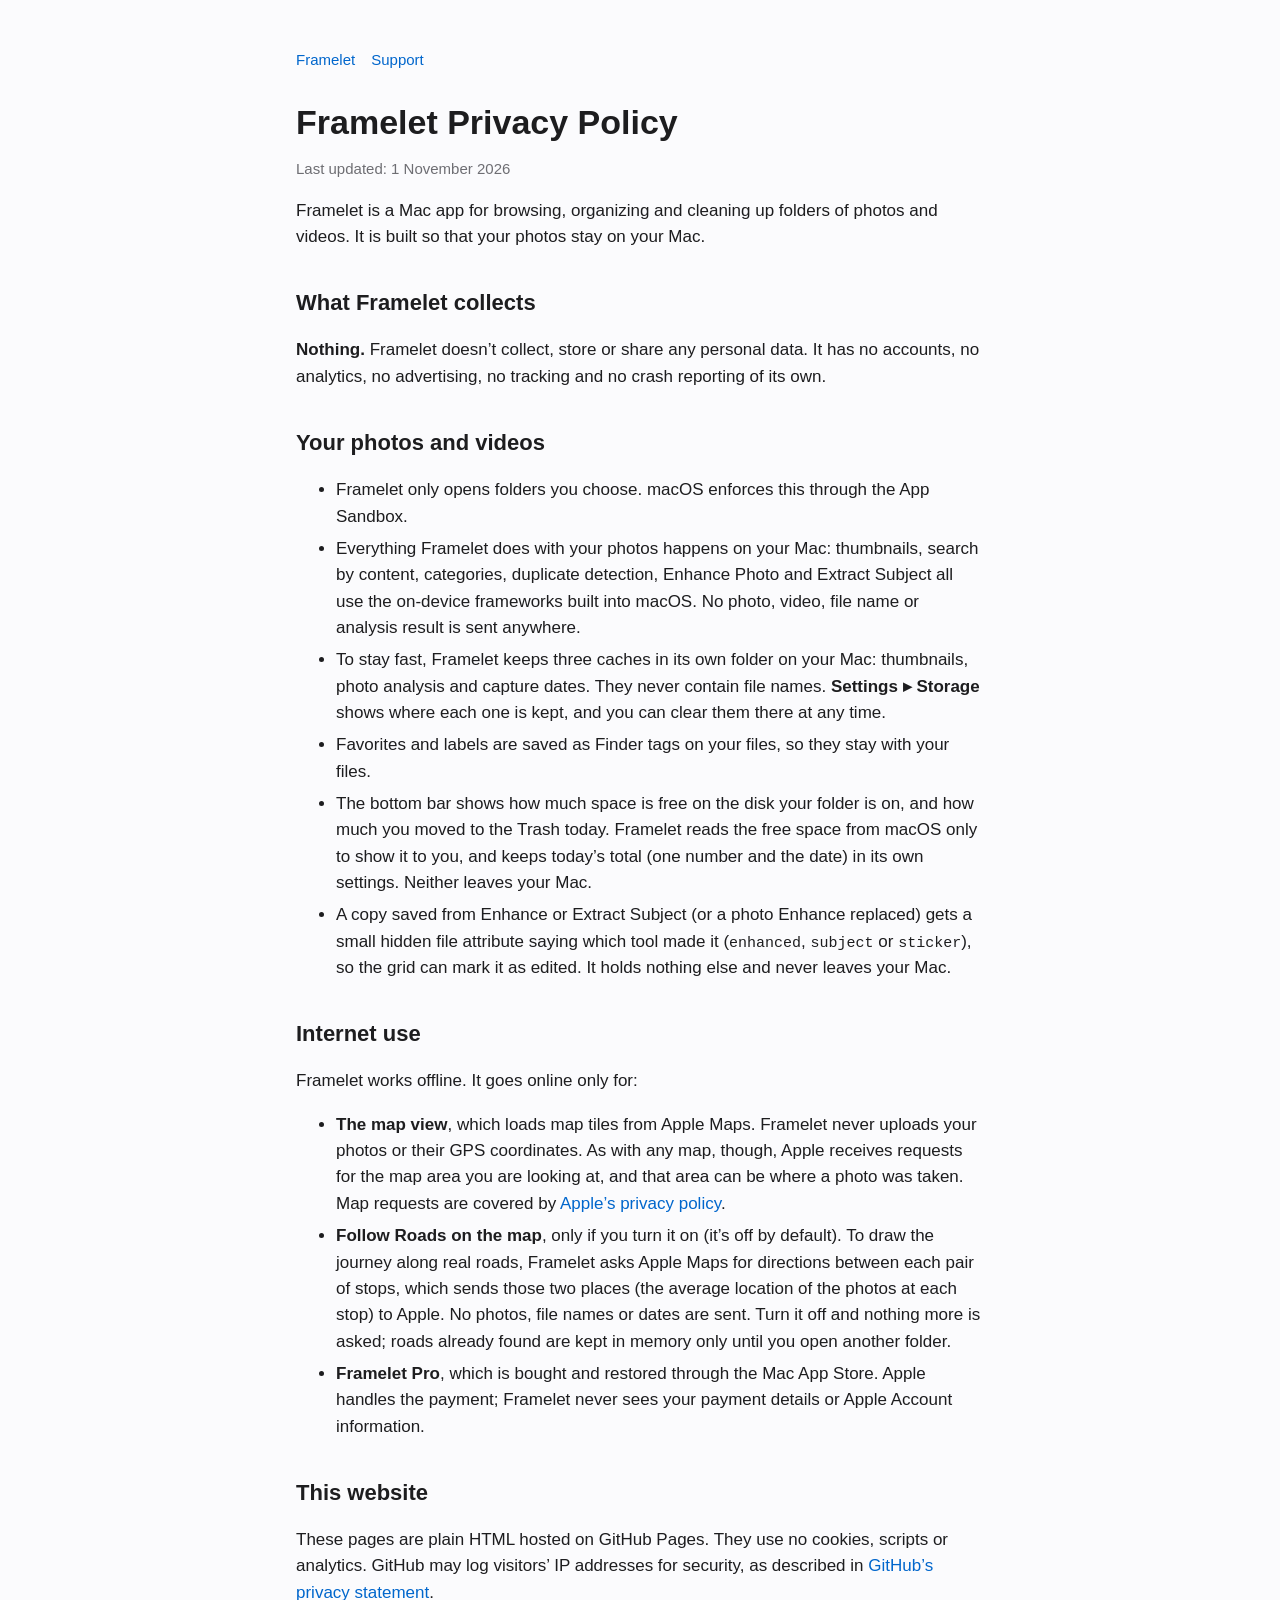
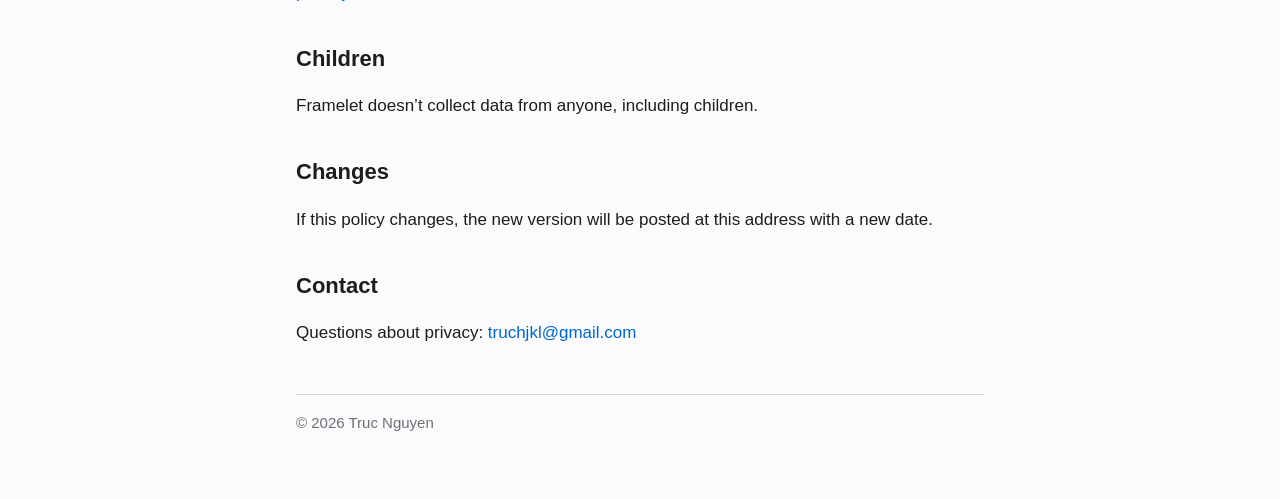
==== privacy/index.html @ 0aa6e53b "docs: add Framelet privacy policy and support pages Co-Authored-By: Claude Opus 5.5 <noreply@anthrop" ====
<!doctype html>
<html lang="en-GB">
<head>
<meta charset="utf-8">
<meta name="viewport" content="width=device-width, initial-scale=1">
<title>Framelet Privacy Policy</title>
<link rel="stylesheet" href="../style.css">
</head>
<body>
<main>
<nav><a href="../">Framelet</a><a href="../support/">Support</a></nav>
<h1>Framelet Privacy Policy</h1>
<p class="updated">Last updated: 1 November 2026</p>

<p>Framelet is a Mac app for browsing, organizing and cleaning up folders of photos and videos. It is built so that your photos stay on your Mac.</p>

<h2>What Framelet collects</h2>
<p><strong>Nothing.</strong> Framelet doesn’t collect, store or share any personal data. It has no accounts, no analytics, no advertising, no tracking and no crash reporting of its own.</p>

<h2>Your photos and videos</h2>
<ul>
<li>Framelet only opens folders you choose. macOS enforces this through the App Sandbox.</li>
<li>Everything Framelet does with your photos happens on your Mac: thumbnails, search by content, categories, duplicate detection, Enhance Photo and Extract Subject all use the on-device frameworks built into macOS. No photo, video, file name or analysis result is sent anywhere.</li>
<li>To stay fast, Framelet keeps three caches in its own folder on your Mac: thumbnails, photo analysis and capture dates. They never contain file names. <strong>Settings ▸ Storage</strong> shows where each one is kept, and you can clear them there at any time.</li>
<li>Favorites and labels are saved as Finder tags on your files, so they stay with your files.</li>
<li>The bottom bar shows how much space is free on the disk your folder is on, and how much you moved to the Trash today. Framelet reads the free space from macOS only to show it to you, and keeps today’s total (one number and the date) in its own settings. Neither leaves your Mac.</li>
<li>A copy saved from Enhance or Extract Subject (or a photo Enhance replaced) gets a small hidden file attribute saying which tool made it (<code>enhanced</code>, <code>subject</code> or <code>sticker</code>), so the grid can mark it as edited. It holds nothing else and never leaves your Mac.</li>
</ul>

<h2>Internet use</h2>
<p>Framelet works offline. It goes online only for:</p>
<ul>
<li><strong>The map view</strong>, which loads map tiles from Apple Maps. Framelet never uploads your photos or their GPS coordinates. As with any map, though, Apple receives requests for the map area you are looking at, and that area can be where a photo was taken. Map requests are covered by <a href="https://www.apple.com/legal/privacy/">Apple’s privacy policy</a>.</li>
<li><strong>Follow Roads on the map</strong>, only if you turn it on (it’s off by default). To draw the journey along real roads, Framelet asks Apple Maps for directions between each pair of stops, which sends those two places (the average location of the photos at each stop) to Apple. No photos, file names or dates are sent. Turn it off and nothing more is asked; roads already found are kept in memory only until you open another folder.</li>
<li><strong>Framelet Pro</strong>, which is bought and restored through the Mac App Store. Apple handles the payment; Framelet never sees your payment details or Apple Account information.</li>
</ul>

<h2>This website</h2>
<p>These pages are plain HTML hosted on GitHub Pages. They use no cookies, scripts or analytics. GitHub may log visitors’ IP addresses for security, as described in <a href="https://docs.github.com/en/site-policy/privacy-policies/github-general-privacy-statement">GitHub’s privacy statement</a>.</p>

<h2>Children</h2>
<p>Framelet doesn’t collect data from anyone, including children.</p>

<h2>Changes</h2>
<p>If this policy changes, the new version will be posted at this address with a new date.</p>

<h2>Contact</h2>
<p>Questions about privacy: <a href="mailto:truchjkl@gmail.com">truchjkl@gmail.com</a></p>

<footer>© 2026 Truc Nguyen</footer>
</main>
</body>
</html>
---- style.css ----
:root { color-scheme: light dark; --bg: #fbfbfd; --fg: #1d1d1f; --muted: #6e6e73; --link: #0066cc; --rule: #d2d2d7; }
@media (prefers-color-scheme: dark) { :root { --bg: #161617; --fg: #f5f5f7; --muted: #a1a1a6; --link: #2997ff; --rule: #424245; } }
* { box-sizing: border-box; }
body { margin: 0; background: var(--bg); color: var(--fg); font: 17px/1.55 -apple-system, BlinkMacSystemFont, "Helvetica Neue", Helvetica, Arial, sans-serif; }
main { max-width: 720px; margin: 0 auto; padding: 48px 16px 64px; }
nav { font-size: 15px; margin-bottom: 32px; }
nav a { margin-right: 16px; }
a { color: var(--link); text-decoration: none; }
a:hover { text-decoration: underline; }
h1 { font-size: 34px; line-height: 1.15; margin: 0 0 8px; }
h2 { font-size: 22px; margin: 36px 0 8px; }
h3 { font-size: 17px; margin: 24px 0 4px; }
.updated, footer { color: var(--muted); font-size: 15px; }
footer { border-top: 1px solid var(--rule); margin-top: 48px; padding-top: 16px; }
code { font: 15px ui-monospace, SFMono-Regular, Menlo, monospace; }
li { margin: 6px 0; }
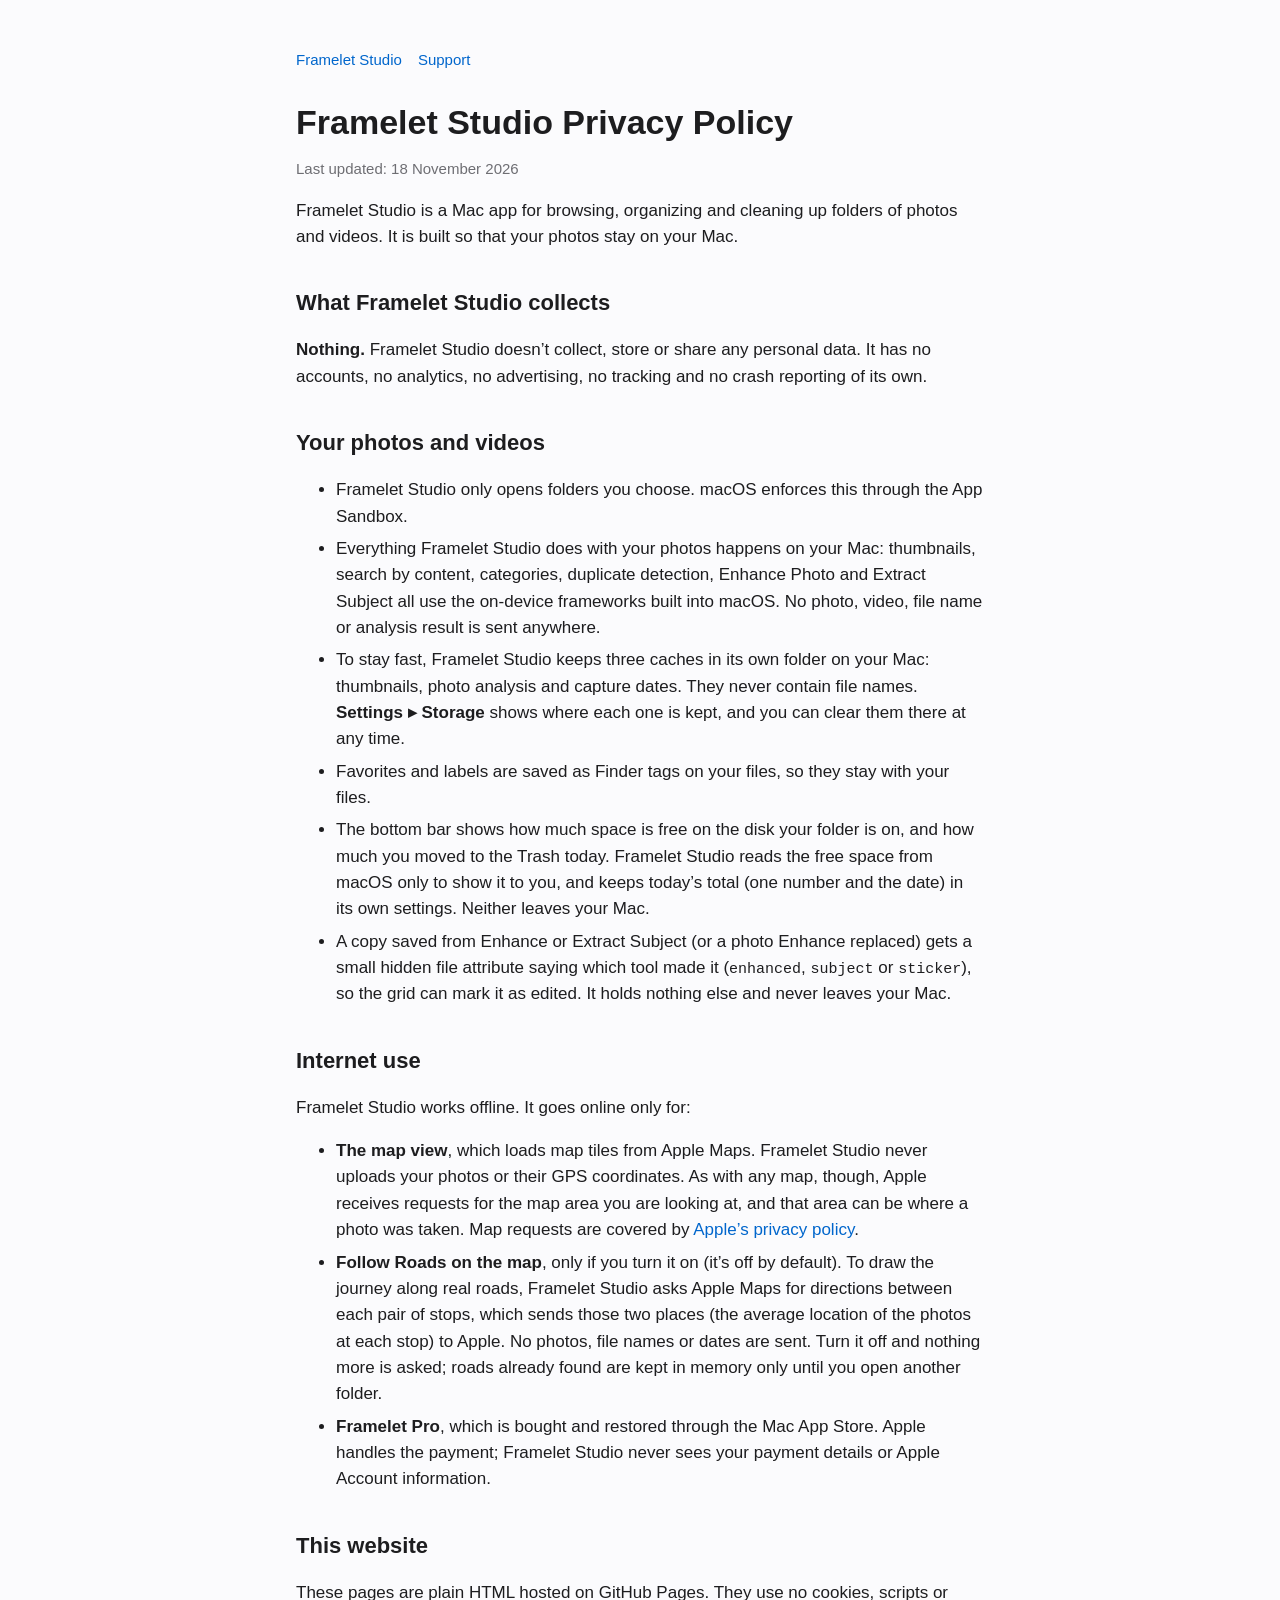
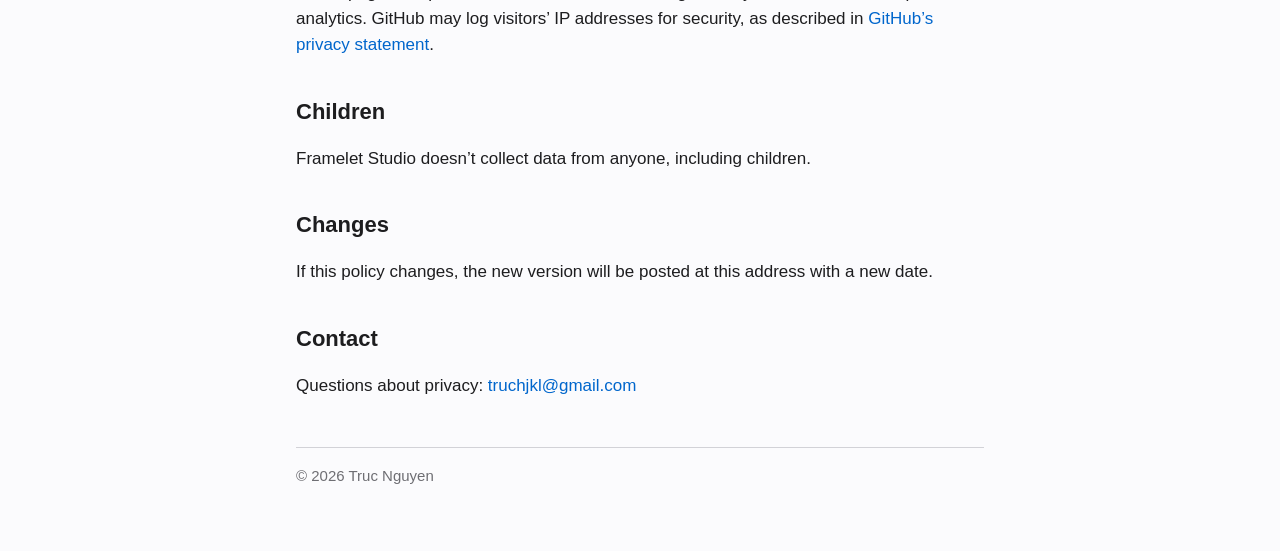
==== commit cbd5a868: "docs: rename to Framelet Studio and refresh support page Update support from the new App Store descr" ====
--- a/privacy/index.html
+++ b/privacy/index.html
@@ -3,43 +3,43 @@
 <head>
 <meta charset="utf-8">
 <meta name="viewport" content="width=device-width, initial-scale=1">
-<title>Framelet Privacy Policy</title>
+<title>Framelet Studio Privacy Policy</title>
 <link rel="stylesheet" href="../style.css">
 </head>
 <body>
 <main>
-<nav><a href="../">Framelet</a><a href="../support/">Support</a></nav>
-<h1>Framelet Privacy Policy</h1>
-<p class="updated">Last updated: 1 November 2026</p>
+<nav><a href="../">Framelet Studio</a><a href="../support/">Support</a></nav>
+<h1>Framelet Studio Privacy Policy</h1>
+<p class="updated">Last updated: 18 November 2026</p>
 
-<p>Framelet is a Mac app for browsing, organizing and cleaning up folders of photos and videos. It is built so that your photos stay on your Mac.</p>
+<p>Framelet Studio is a Mac app for browsing, organizing and cleaning up folders of photos and videos. It is built so that your photos stay on your Mac.</p>
 
-<h2>What Framelet collects</h2>
-<p><strong>Nothing.</strong> Framelet doesn’t collect, store or share any personal data. It has no accounts, no analytics, no advertising, no tracking and no crash reporting of its own.</p>
+<h2>What Framelet Studio collects</h2>
+<p><strong>Nothing.</strong> Framelet Studio doesn’t collect, store or share any personal data. It has no accounts, no analytics, no advertising, no tracking and no crash reporting of its own.</p>
 
 <h2>Your photos and videos</h2>
 <ul>
-<li>Framelet only opens folders you choose. macOS enforces this through the App Sandbox.</li>
-<li>Everything Framelet does with your photos happens on your Mac: thumbnails, search by content, categories, duplicate detection, Enhance Photo and Extract Subject all use the on-device frameworks built into macOS. No photo, video, file name or analysis result is sent anywhere.</li>
-<li>To stay fast, Framelet keeps three caches in its own folder on your Mac: thumbnails, photo analysis and capture dates. They never contain file names. <strong>Settings ▸ Storage</strong> shows where each one is kept, and you can clear them there at any time.</li>
+<li>Framelet Studio only opens folders you choose. macOS enforces this through the App Sandbox.</li>
+<li>Everything Framelet Studio does with your photos happens on your Mac: thumbnails, search by content, categories, duplicate detection, Enhance Photo and Extract Subject all use the on-device frameworks built into macOS. No photo, video, file name or analysis result is sent anywhere.</li>
+<li>To stay fast, Framelet Studio keeps three caches in its own folder on your Mac: thumbnails, photo analysis and capture dates. They never contain file names. <strong>Settings ▸ Storage</strong> shows where each one is kept, and you can clear them there at any time.</li>
 <li>Favorites and labels are saved as Finder tags on your files, so they stay with your files.</li>
-<li>The bottom bar shows how much space is free on the disk your folder is on, and how much you moved to the Trash today. Framelet reads the free space from macOS only to show it to you, and keeps today’s total (one number and the date) in its own settings. Neither leaves your Mac.</li>
+<li>The bottom bar shows how much space is free on the disk your folder is on, and how much you moved to the Trash today. Framelet Studio reads the free space from macOS only to show it to you, and keeps today’s total (one number and the date) in its own settings. Neither leaves your Mac.</li>
 <li>A copy saved from Enhance or Extract Subject (or a photo Enhance replaced) gets a small hidden file attribute saying which tool made it (<code>enhanced</code>, <code>subject</code> or <code>sticker</code>), so the grid can mark it as edited. It holds nothing else and never leaves your Mac.</li>
 </ul>
 
 <h2>Internet use</h2>
-<p>Framelet works offline. It goes online only for:</p>
+<p>Framelet Studio works offline. It goes online only for:</p>
 <ul>
-<li><strong>The map view</strong>, which loads map tiles from Apple Maps. Framelet never uploads your photos or their GPS coordinates. As with any map, though, Apple receives requests for the map area you are looking at, and that area can be where a photo was taken. Map requests are covered by <a href="https://www.apple.com/legal/privacy/">Apple’s privacy policy</a>.</li>
-<li><strong>Follow Roads on the map</strong>, only if you turn it on (it’s off by default). To draw the journey along real roads, Framelet asks Apple Maps for directions between each pair of stops, which sends those two places (the average location of the photos at each stop) to Apple. No photos, file names or dates are sent. Turn it off and nothing more is asked; roads already found are kept in memory only until you open another folder.</li>
-<li><strong>Framelet Pro</strong>, which is bought and restored through the Mac App Store. Apple handles the payment; Framelet never sees your payment details or Apple Account information.</li>
+<li><strong>The map view</strong>, which loads map tiles from Apple Maps. Framelet Studio never uploads your photos or their GPS coordinates. As with any map, though, Apple receives requests for the map area you are looking at, and that area can be where a photo was taken. Map requests are covered by <a href="https://www.apple.com/legal/privacy/">Apple’s privacy policy</a>.</li>
+<li><strong>Follow Roads on the map</strong>, only if you turn it on (it’s off by default). To draw the journey along real roads, Framelet Studio asks Apple Maps for directions between each pair of stops, which sends those two places (the average location of the photos at each stop) to Apple. No photos, file names or dates are sent. Turn it off and nothing more is asked; roads already found are kept in memory only until you open another folder.</li>
+<li><strong>Framelet Pro</strong>, which is bought and restored through the Mac App Store. Apple handles the payment; Framelet Studio never sees your payment details or Apple Account information.</li>
 </ul>
 
 <h2>This website</h2>
 <p>These pages are plain HTML hosted on GitHub Pages. They use no cookies, scripts or analytics. GitHub may log visitors’ IP addresses for security, as described in <a href="https://docs.github.com/en/site-policy/privacy-policies/github-general-privacy-statement">GitHub’s privacy statement</a>.</p>
 
 <h2>Children</h2>
-<p>Framelet doesn’t collect data from anyone, including children.</p>
+<p>Framelet Studio doesn’t collect data from anyone, including children.</p>
 
 <h2>Changes</h2>
 <p>If this policy changes, the new version will be posted at this address with a new date.</p>
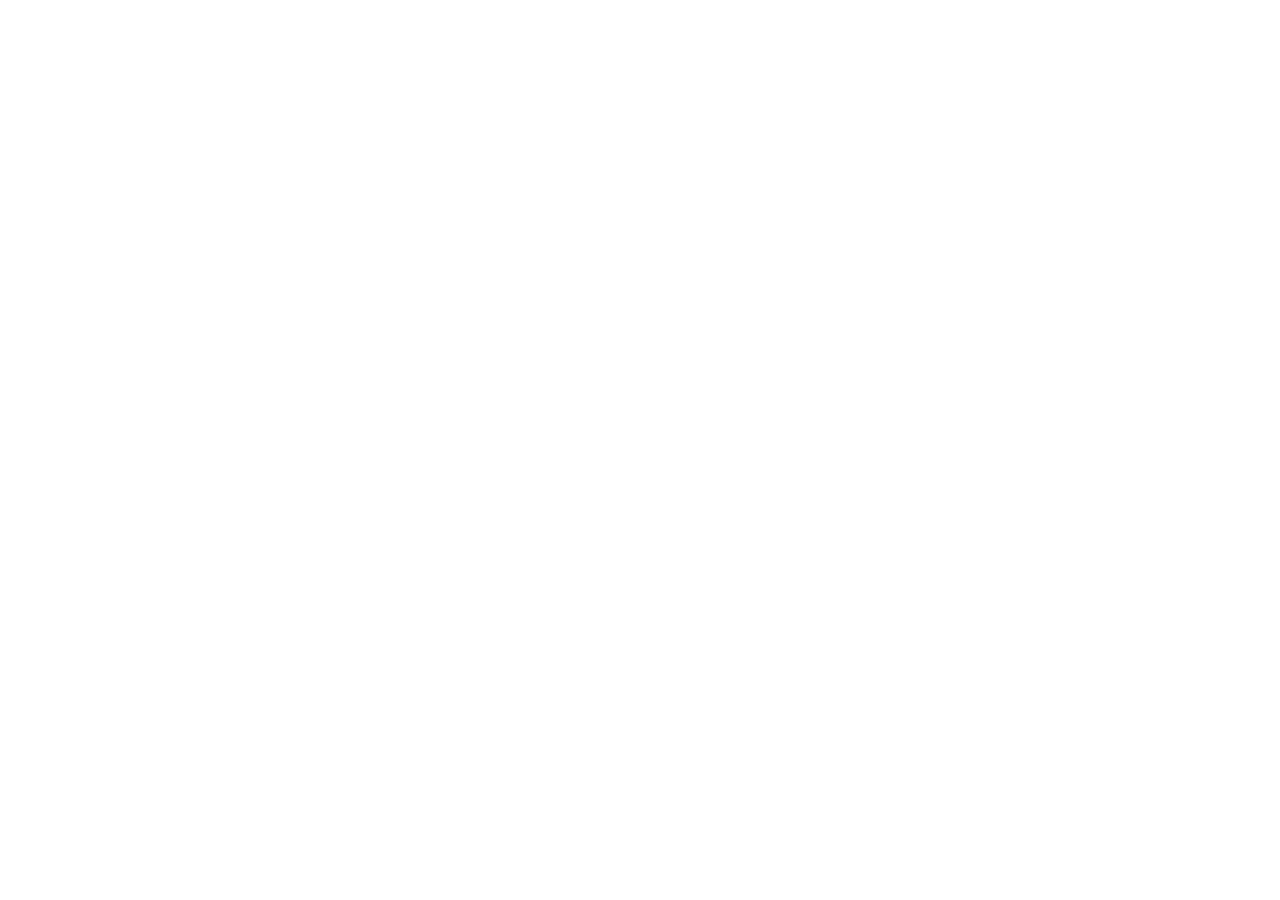
==== commit 215933e8: "docs: redirect old pages to the Framelet Studio storefront The privacy and support pages now live at" ====
--- a/privacy/index.html
+++ b/privacy/index.html
@@ -2,52 +2,12 @@
 <html lang="en-GB">
 <head>
 <meta charset="utf-8">
-<meta name="viewport" content="width=device-width, initial-scale=1">
-<title>Framelet Studio Privacy Policy</title>
-<link rel="stylesheet" href="../style.css">
+<title>Framelet Studio</title>
+<meta http-equiv="refresh" content="0; url=https://tructn.github.io/framelet-studio/privacy/">
+<link rel="canonical" href="https://tructn.github.io/framelet-studio/privacy/">
+<meta name="robots" content="noindex">
 </head>
 <body>
-<main>
-<nav><a href="../">Framelet Studio</a><a href="../support/">Support</a></nav>
-<h1>Framelet Studio Privacy Policy</h1>
-<p class="updated">Last updated: 18 November 2026</p>
-
-<p>Framelet Studio is a Mac app for browsing, organizing and cleaning up folders of photos and videos. It is built so that your photos stay on your Mac.</p>
-
-<h2>What Framelet Studio collects</h2>
-<p><strong>Nothing.</strong> Framelet Studio doesn’t collect, store or share any personal data. It has no accounts, no analytics, no advertising, no tracking and no crash reporting of its own.</p>
-
-<h2>Your photos and videos</h2>
-<ul>
-<li>Framelet Studio only opens folders you choose. macOS enforces this through the App Sandbox.</li>
-<li>Everything Framelet Studio does with your photos happens on your Mac: thumbnails, search by content, categories, duplicate detection, Enhance Photo and Extract Subject all use the on-device frameworks built into macOS. No photo, video, file name or analysis result is sent anywhere.</li>
-<li>To stay fast, Framelet Studio keeps three caches in its own folder on your Mac: thumbnails, photo analysis and capture dates. They never contain file names. <strong>Settings ▸ Storage</strong> shows where each one is kept, and you can clear them there at any time.</li>
-<li>Favorites and labels are saved as Finder tags on your files, so they stay with your files.</li>
-<li>The bottom bar shows how much space is free on the disk your folder is on, and how much you moved to the Trash today. Framelet Studio reads the free space from macOS only to show it to you, and keeps today’s total (one number and the date) in its own settings. Neither leaves your Mac.</li>
-<li>A copy saved from Enhance or Extract Subject (or a photo Enhance replaced) gets a small hidden file attribute saying which tool made it (<code>enhanced</code>, <code>subject</code> or <code>sticker</code>), so the grid can mark it as edited. It holds nothing else and never leaves your Mac.</li>
-</ul>
-
-<h2>Internet use</h2>
-<p>Framelet Studio works offline. It goes online only for:</p>
-<ul>
-<li><strong>The map view</strong>, which loads map tiles from Apple Maps. Framelet Studio never uploads your photos or their GPS coordinates. As with any map, though, Apple receives requests for the map area you are looking at, and that area can be where a photo was taken. Map requests are covered by <a href="https://www.apple.com/legal/privacy/">Apple’s privacy policy</a>.</li>
-<li><strong>Follow Roads on the map</strong>, only if you turn it on (it’s off by default). To draw the journey along real roads, Framelet Studio asks Apple Maps for directions between each pair of stops, which sends those two places (the average location of the photos at each stop) to Apple. No photos, file names or dates are sent. Turn it off and nothing more is asked; roads already found are kept in memory only until you open another folder.</li>
-<li><strong>Framelet Pro</strong>, which is bought and restored through the Mac App Store. Apple handles the payment; Framelet Studio never sees your payment details or Apple Account information.</li>
-</ul>
-
-<h2>This website</h2>
-<p>These pages are plain HTML hosted on GitHub Pages. They use no cookies, scripts or analytics. GitHub may log visitors’ IP addresses for security, as described in <a href="https://docs.github.com/en/site-policy/privacy-policies/github-general-privacy-statement">GitHub’s privacy statement</a>.</p>
-
-<h2>Children</h2>
-<p>Framelet Studio doesn’t collect data from anyone, including children.</p>
-
-<h2>Changes</h2>
-<p>If this policy changes, the new version will be posted at this address with a new date.</p>
-
-<h2>Contact</h2>
-<p>Questions about privacy: <a href="mailto:truchjkl@gmail.com">truchjkl@gmail.com</a></p>
-
-<footer>© 2026 Truc Nguyen</footer>
-</main>
+<p>This page has moved to <a href="https://tructn.github.io/framelet-studio/privacy/">tructn.github.io/framelet-studio/privacy/</a>.</p>
 </body>
 </html>
